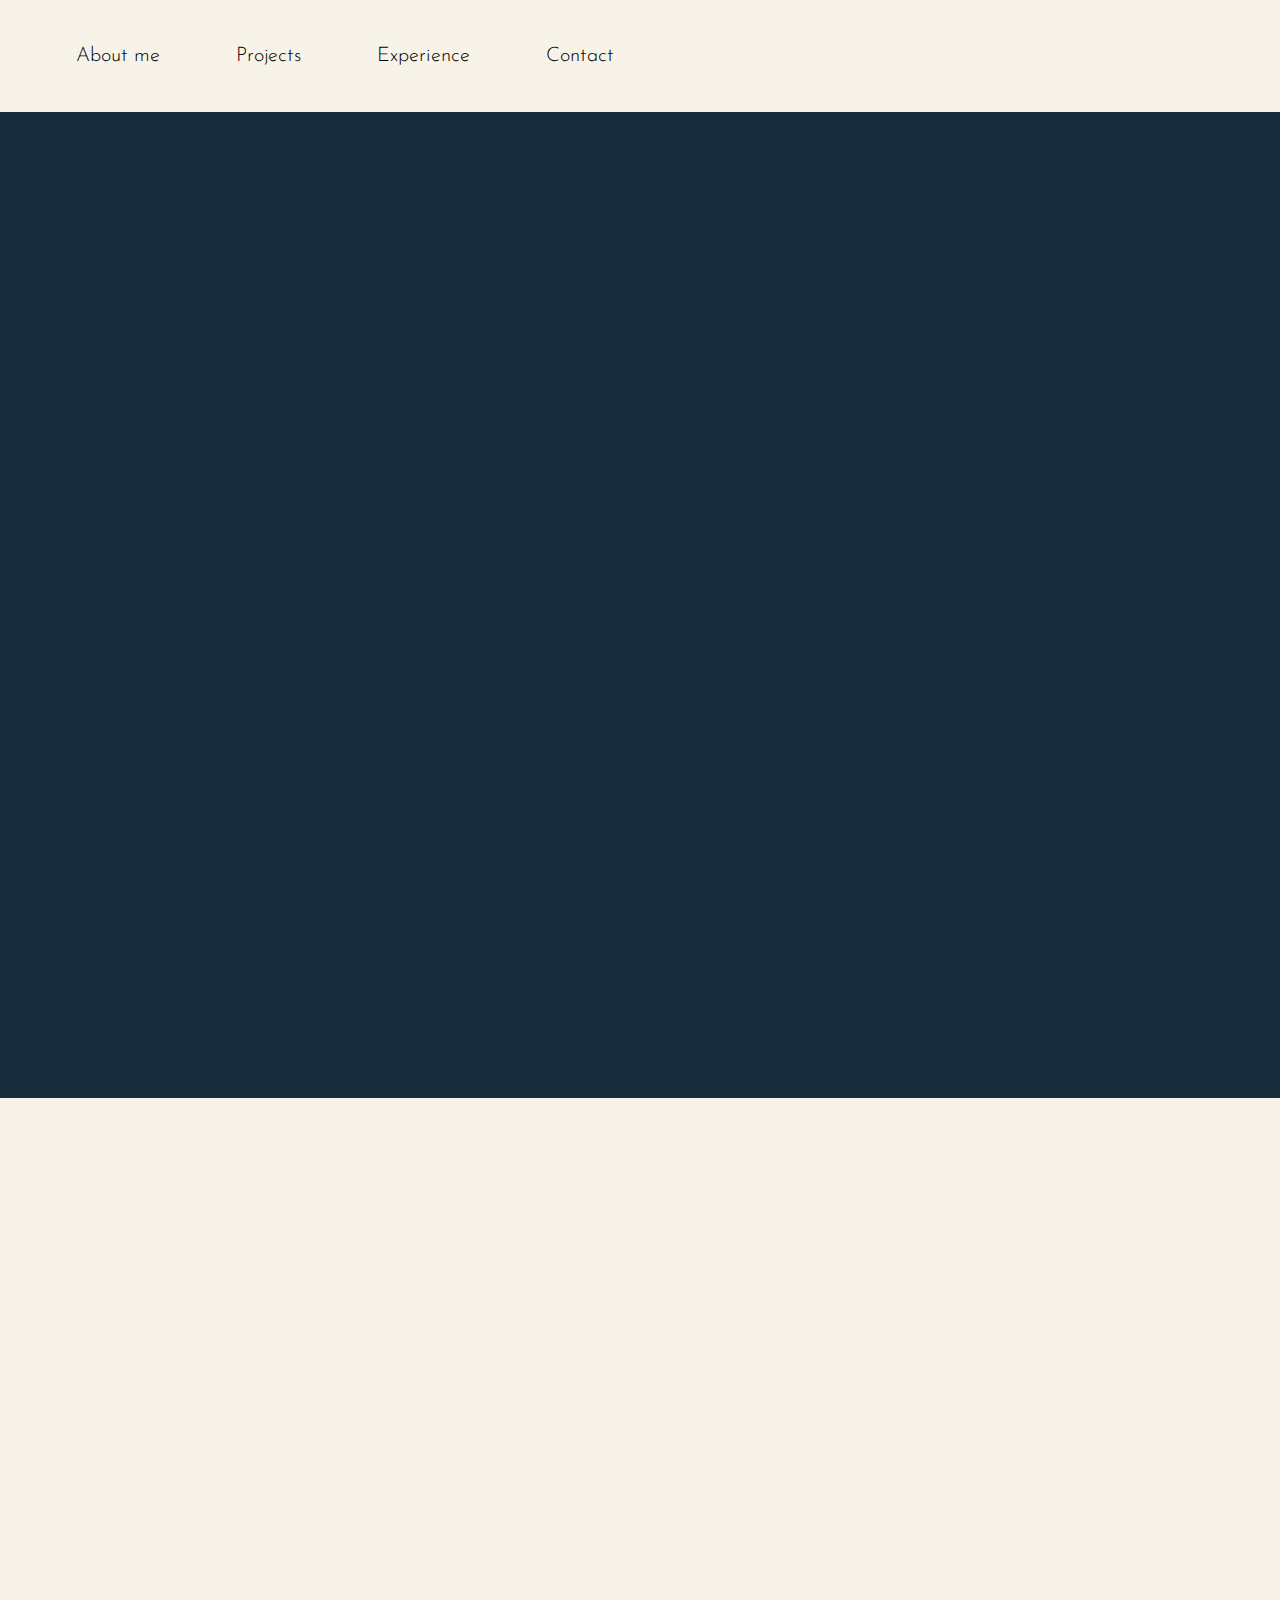
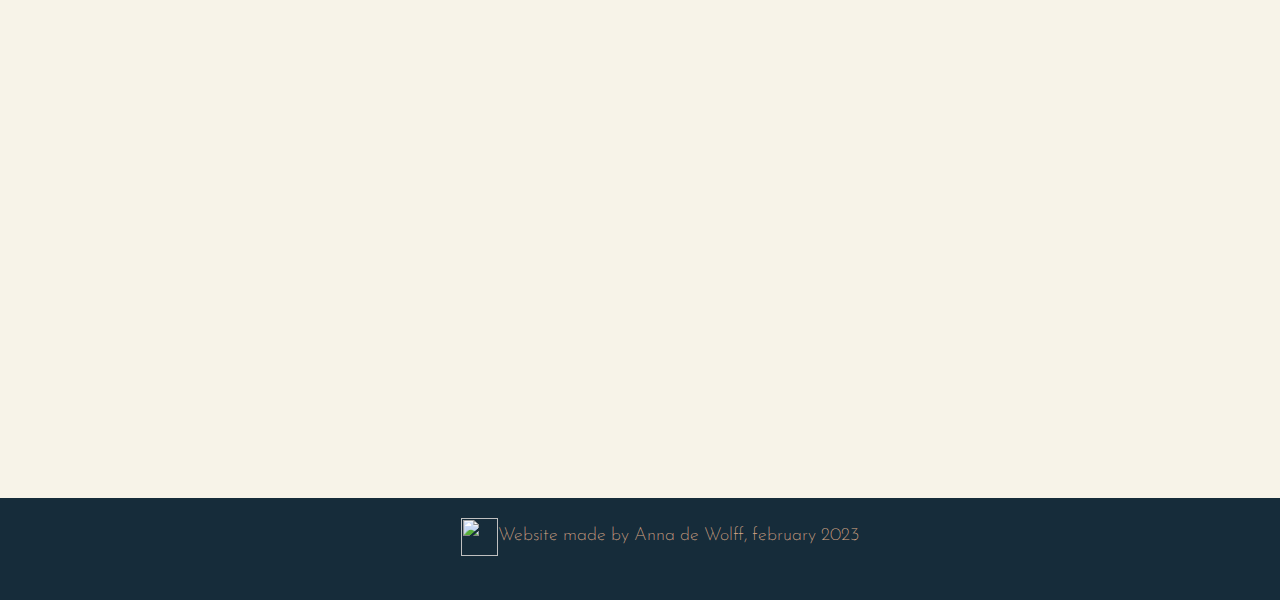
==== index.html @ f66f84cf "1" ====
<!-- /Users/anna/Documents/Website project/index.html -->

<!DOCTYPE html>
<html lang="en">
<head>
    <meta charset="UTF-8">
    <meta name="viewport" content="width=device-width, initial-scale=1.0">
    <title>Portfolio Anna de Wolff</title>
    <link rel="icon" type="image/x-icon" href="resources/images/file.png">

    <!-- google font -->
    <link rel="preconnect" href="https://fonts.googleapis.com">
    <link rel="preconnect" href="https://fonts.gstatic.com" crossorigin>
    <link href="https://fonts.googleapis.com/css2?family=Yeseva+One&display=swap" rel="stylesheet">
    
    <link rel="preconnect" href="https://fonts.googleapis.com">
    <link rel="preconnect" href="https://fonts.gstatic.com" crossorigin>
    <link href="https://fonts.googleapis.com/css2?family=Josefin+Sans:ital,wght@0,100..700;1,100..700&display=swap" rel="stylesheet">


    <link rel="stylesheet" href="./resources/css/index.css">
    <script defer src="app.js"></script>


</head>
<body>
    <!-- navigation bar section -->
    <nav class="navbar">
        <ul>
            <li><a href="">About me</a></li>
            <li><a href="/Users/anna/Documents/Website project/Portfolio.html">Projects</a></li>
            <li><a href="/Users/anna/Documents/Website project/Experience.html">Experience</a></li>
            <li><a href="/Users/anna/Documents/Website project/contact.html">Contact</a></li>
        </ul>
    </nav>


    <!-- banner section -->
    <section class="banner"> 
        <div class="img-container hidden">
            <img id="foto_anna" src="./resources/images/placeholderpic.jpg" alt="Anna's portfolio landingpage">
        </div>
        <div class="banner-2 hidden">
            <h1>This is Anna</h1> 
            <p>Welcome to my personal website where I document my projects and much more.</p>
            <a href="#learnmore">
                <button>Learn more</button>
            </a>
        </div>
    </section>


    <section id="learnmore" class="hometext hidden">
        <h2>About me</h2>
        <p>My name is Anna, I am a HCI Master student (Human-Computer Interaction). With a background in psychology and a great enthusiasm towards technology, I hope to connect the two through human-centered design. 
            As an advocate and enthusiast of science, I firmly believe that most decision-making processes can be significantly improved when grounded in data.
        </p>
        <p>My friends describe me as artistic, structured, hands-on, determined and ambitious. I have more interests and hobbies than the twenty four hours in the day permit me to have;
             I play bass guitar in a band and occasionally spin records at house parties. I love to dance, to read, to cook and to be out in nature. Though I am ambitious and hard-working, a healthy work-life balance is important to me and I value my relationships and personal development highly.
        </p>
        <h2>About this site</h2>
        <p>I'm proud to share that I built this website from scratch, without relying on generative AI or website-building tools. As this was my first personal project using HTML, CSS and simple scripting using JavaScript,
            this project has introduced me to the world of web developemnt and UI design. I hope this is the first of many more to come!
        </p>
    </section>

</body>

<footer class="footer">
    <p>
        <a href="https://www.linkedin.com/in/annadewolff/" target="_blank" class="footer"><img src="./resources/images/linkedin.png" alt=""></a>
      </p>
    <p class="fcolor">Website made by Anna de Wolff, february 2023</p>
</footer>

</html>
---- resources/css/index.css ----
/* colors
background: 162c3a (dark blue)
ephasised headings: d97c50 (dark orange)
headers and text: dba988 (soft orange)*/


html{
    scroll-behavior:smooth;
  }

body {
    width: 100%;
    height: 100vh;
    margin: 0;
    background-color: #f7f3e8;
  }

.experience{
    background-color:#162c3a;
}

  h1, h2, label{
    font-family: "Yeseva One", serif;
    font-weight: 400;
    font-style: normal;
    letter-spacing:-1.4px;
    font-size:36px;
    }

p {
    font-family: "Josefin Sans", sans-serif;
    font-optical-sizing: auto;
    font-weight: 200;
    font-style: normal;

    color: #162c3a; 
    font-size: 18px; 
    line-height: 1.5em;
    letter-spacing: -1.2;

    margin: 0 0 24px; 
    text-align: justify; 
    text-justify: inter-word; 
  }


.navbar{
    position:fixed;
    top:0;
    width:100%;
    background-color:#f7f3e8 ;
    z-index: 1000;
}

.navbar li{
    display:inline-block;
    padding: 30px 20px;
}

.navbar a {
    text-decoration:none;
    color:black;
    padding:14px 16px;
    font-size: 20px;

    font-family: "Josefin Sans", sans-serif;
    font-optical-sizing: auto;
    font-weight: 300;
    font-style: normal;
}

.navbar a:hover{
        color:#d97c50;
    }
    

/* whole fkn banner */
.banner{ 
    display: flex;
    gap: 50px 70px;
    background-color:#162c3a;
    color: #dba988 ;
    padding: 70px 70px 70px 70px;
    margin: 90px auto 0 auto;
}

.banner-2{
    flex-direction:column;
    padding: 100px 50px 100px 100px;
}

.banner-2 p {
    font-size:20px;
    width:500px;
    color:#dba988;
}

.banner-2 h1{
    font-size:150px;
    width:600px;
}

.img-container {
    max-width:100%;
    width:600px;
    height:auto;
    margin: auto; 
    padding: 10px; 
    text-align: center;
  }

.img-container img {
    max-width: 100%;
    height:auto;
    display:block;
}

.banner-2 button{
    background-color:#162c3a;
    color:#dba988;
    border-radius: 12px;
    border: solid 1px #dba988;
    cursor: pointer;
    padding: 10px 15px;
}

.banner-2 button:hover{
    background-color:#dba988;
    color:#162c3a;
    border-radius: 12px;
    border: solid 1px #162c3a;
}


/* stuk onder banner */
.hometext{
    display:flex;
    flex-direction:column;
    align-items:flex-start;
    width:1000px;
    height:1000px;
    padding:auto;

    margin:auto;
}


.footer{
    display:flex;
    flex-direction:row;
    justify-content:center;
    align-items:center;
    background-color:#162c3a;
    padding:10px;
                width:100%;

}

.footer img{
    height:1cm;
    width:1cm;
}

.fcolor{
    color:#dba988;
    font-family: "Josefin Sans", sans-serif;
    font-optical-sizing: auto;
    font-weight: 200;
    font-style: normal;
}

/* Experience page */

.banner-3{
    padding: 2%;
    margin:auto;
    color:#162c3a;
}


.exptext{
    display:flex;
    flex-direction:column;
    width:50%;
    max-width:1200px;
    margin: 10px auto;
    border-radius: 12px;
    padding: 50px 15px;
    position:relative;
}

.exptext h1{
    font-size:28px;
}

.exptext::before {
    content: '';
    position: absolute;
    top: 0;
    left: -5px; 
    height: 100%;
    width: 1px; 
    background-color: #f7f3e8;  /* keep this white */
    border-radius: 12px 0 0 12px; 
}

.ex {
    color: #dba988;
    font-size:18px;
}

.references {
    display:flex;
    flex-direction:row;
    justify-content:center;
    align-items:flex-start;
    min-width:60%;
    gap: 40px;

    background-color:#162c3a;
}

.references div{
    max-width:600px;
}

.reftitle{
    display:flex;
    flex-direction:column;
    justify-content:center;
    align-items:center;
    width:100%;
    font-size:44px;
    color:#d97c50;
}

.ref {
    display:flex;
    flex-direction:column;
    width: 70%;
    max-width:auto;
    color:#d97c50;
}

.reftext{
    font-style: italic;
    color:#dba988;
}

/* accordion */
.accordion{
    margin: 60px auto;
    width: 100%;
    background-color:#162c3a;
    padding:0;
}

.accordion li{
    list-style: none;
    width:100%;
    margin:auto;
    padding:10px;
}


.accordion li label{
    display:flex;
    justify-content:center;
    align-items:center;
    margin:auto;
    font-size: 44px;

    cursor:pointer;
    color:#f7f3e8;
}

.accordion li label:hover{
    color:#d97c50;
}

label::before{
    margin-right: 10px;
    font-size: 30px;
    font-weight: 600;
}

input[type="checkbox"]{
    display: none;
}

.accordion .content{
    position:relative;
    padding:0 10px;
    line-height:26px;
    max-height:0;
    overflow:hidden;
    transition: max-height 0.5s, padding 0.5s ;
    color:#d97c50;
}

.accordion input[type="checkbox"]:checked + label + .content{
    max-height: 1700px;
    padding: 10px 10px 20px;
}

/* eind accordion */
.deets{
    text-shadow:5px 5px 2px #162c3a;
    color:#dba988;
    text-align:center;
}

/* animation */
.hidden{
    opacity:0;
    transition: all 0.7s;
}

.show{
    opacity: 1;
    transform: translateX(0);
}
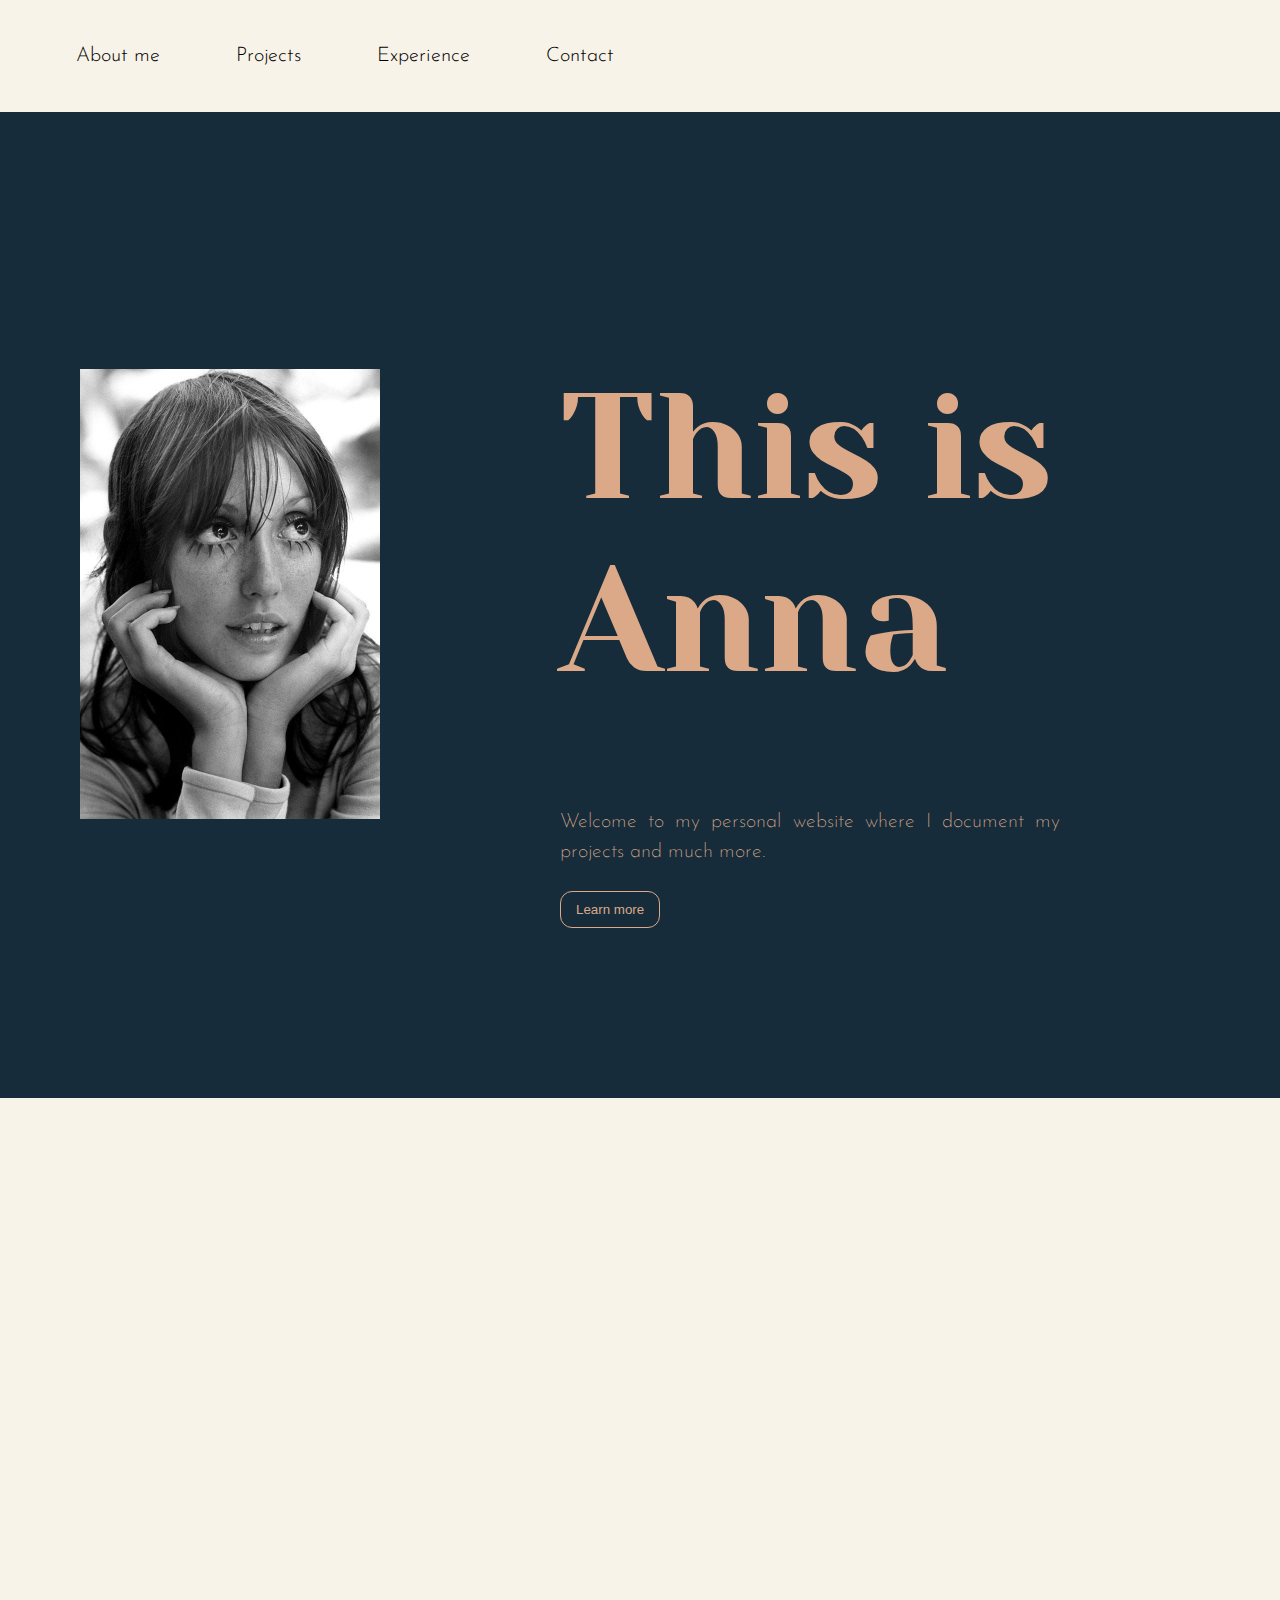
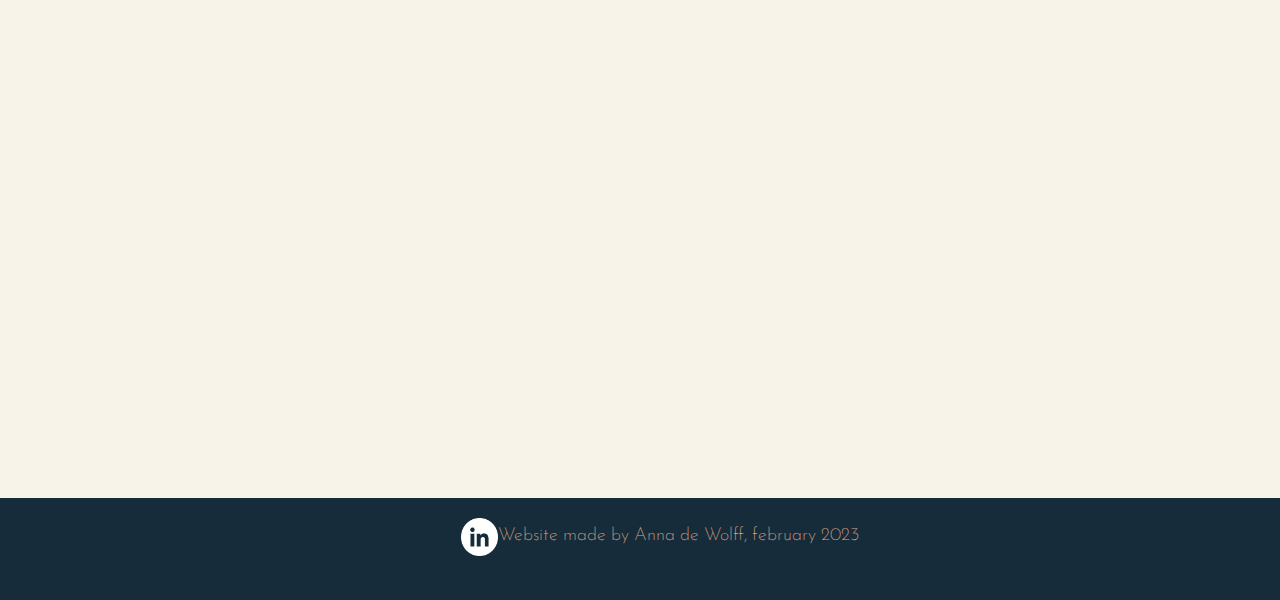
==== commit 3e58b40d: "link fix" ====
--- a/index.html
+++ b/index.html
@@ -27,10 +27,10 @@
     <!-- navigation bar section -->
     <nav class="navbar">
         <ul>
-            <li><a href="">About me</a></li>
-            <li><a href="/Users/anna/Documents/Website project/Portfolio.html">Projects</a></li>
-            <li><a href="/Users/anna/Documents/Website project/Experience.html">Experience</a></li>
-            <li><a href="/Users/anna/Documents/Website project/contact.html">Contact</a></li>
+            <li><a href="contact.html">About me</a></li>
+            <li><a href="Portfolio.html">Projects</a></li>
+            <li><a href="Experience.html">Experience</a></li>
+            <li><a href="contact.html">Contact</a></li>
         </ul>
     </nav>
 
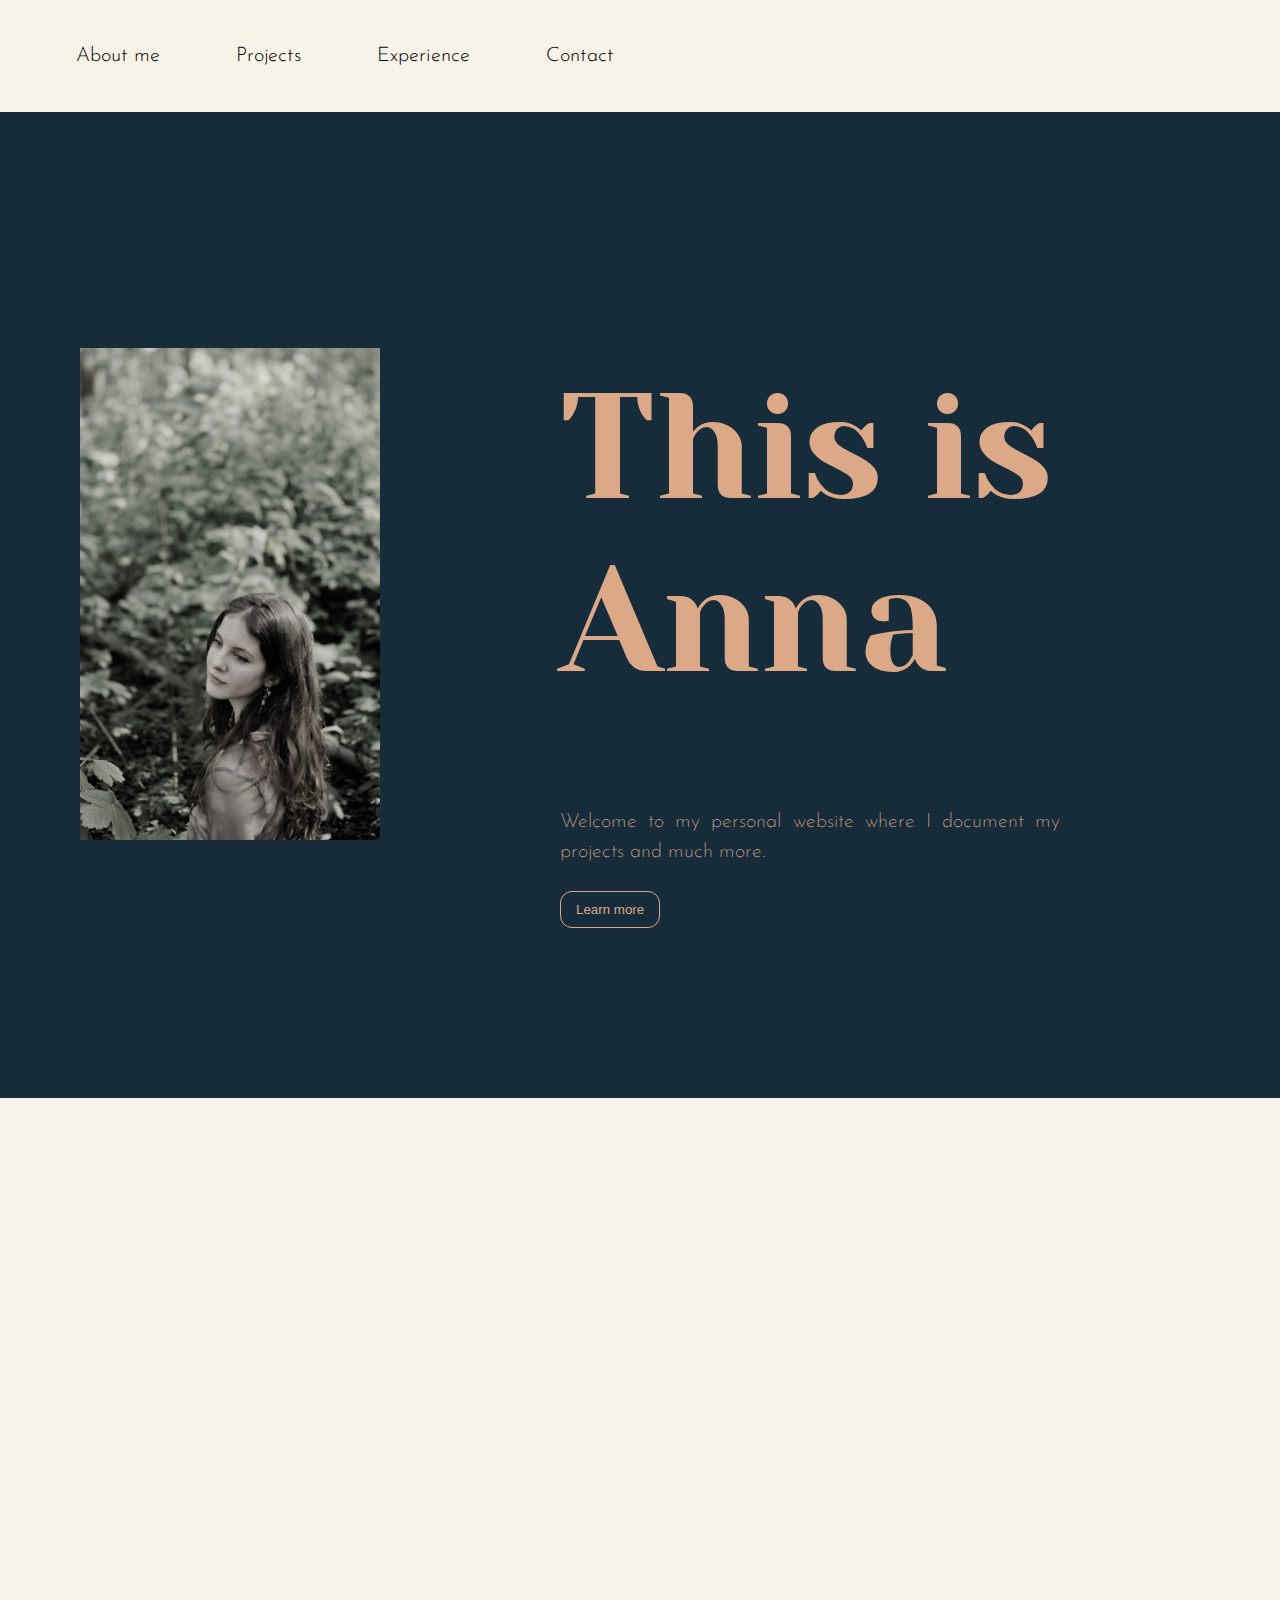
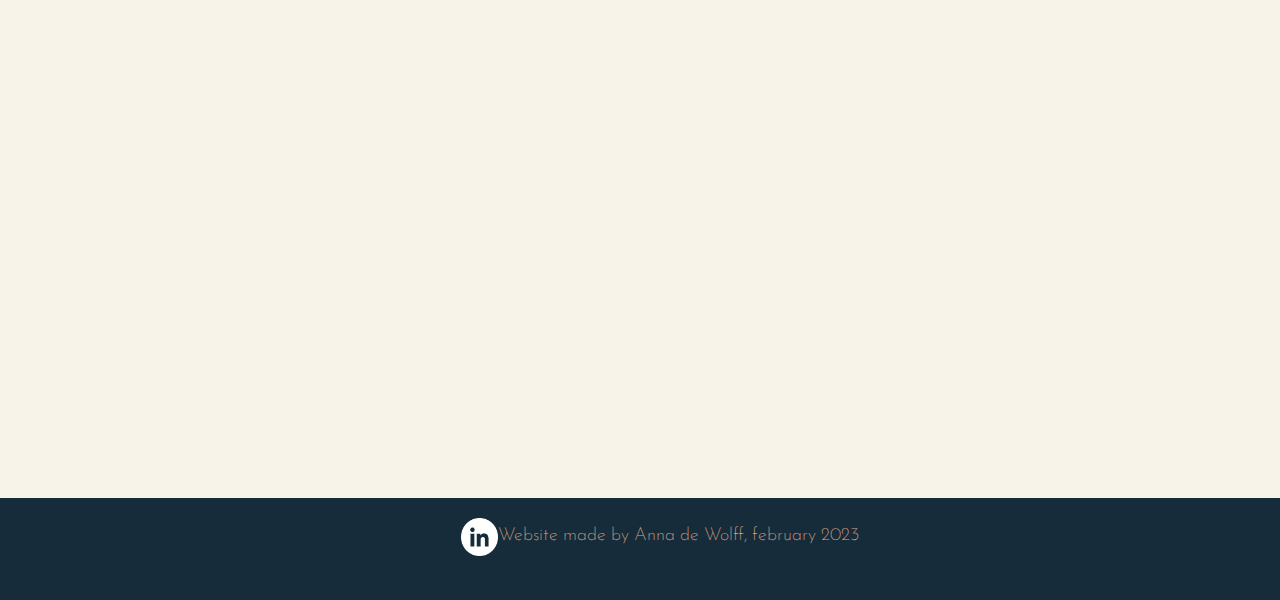
==== commit 24ca3df6: "pic change" ====
--- a/index.html
+++ b/index.html
@@ -38,7 +38,7 @@
     <!-- banner section -->
     <section class="banner"> 
         <div class="img-container hidden">
-            <img id="foto_anna" src="./resources/images/placeholderpic.jpg" alt="Anna's portfolio landingpage">
+            <img id="foto_anna" src="./resources/images/IMG_0138.jpg" alt="Anna de Wolff">
         </div>
         <div class="banner-2 hidden">
             <h1>This is Anna</h1> 
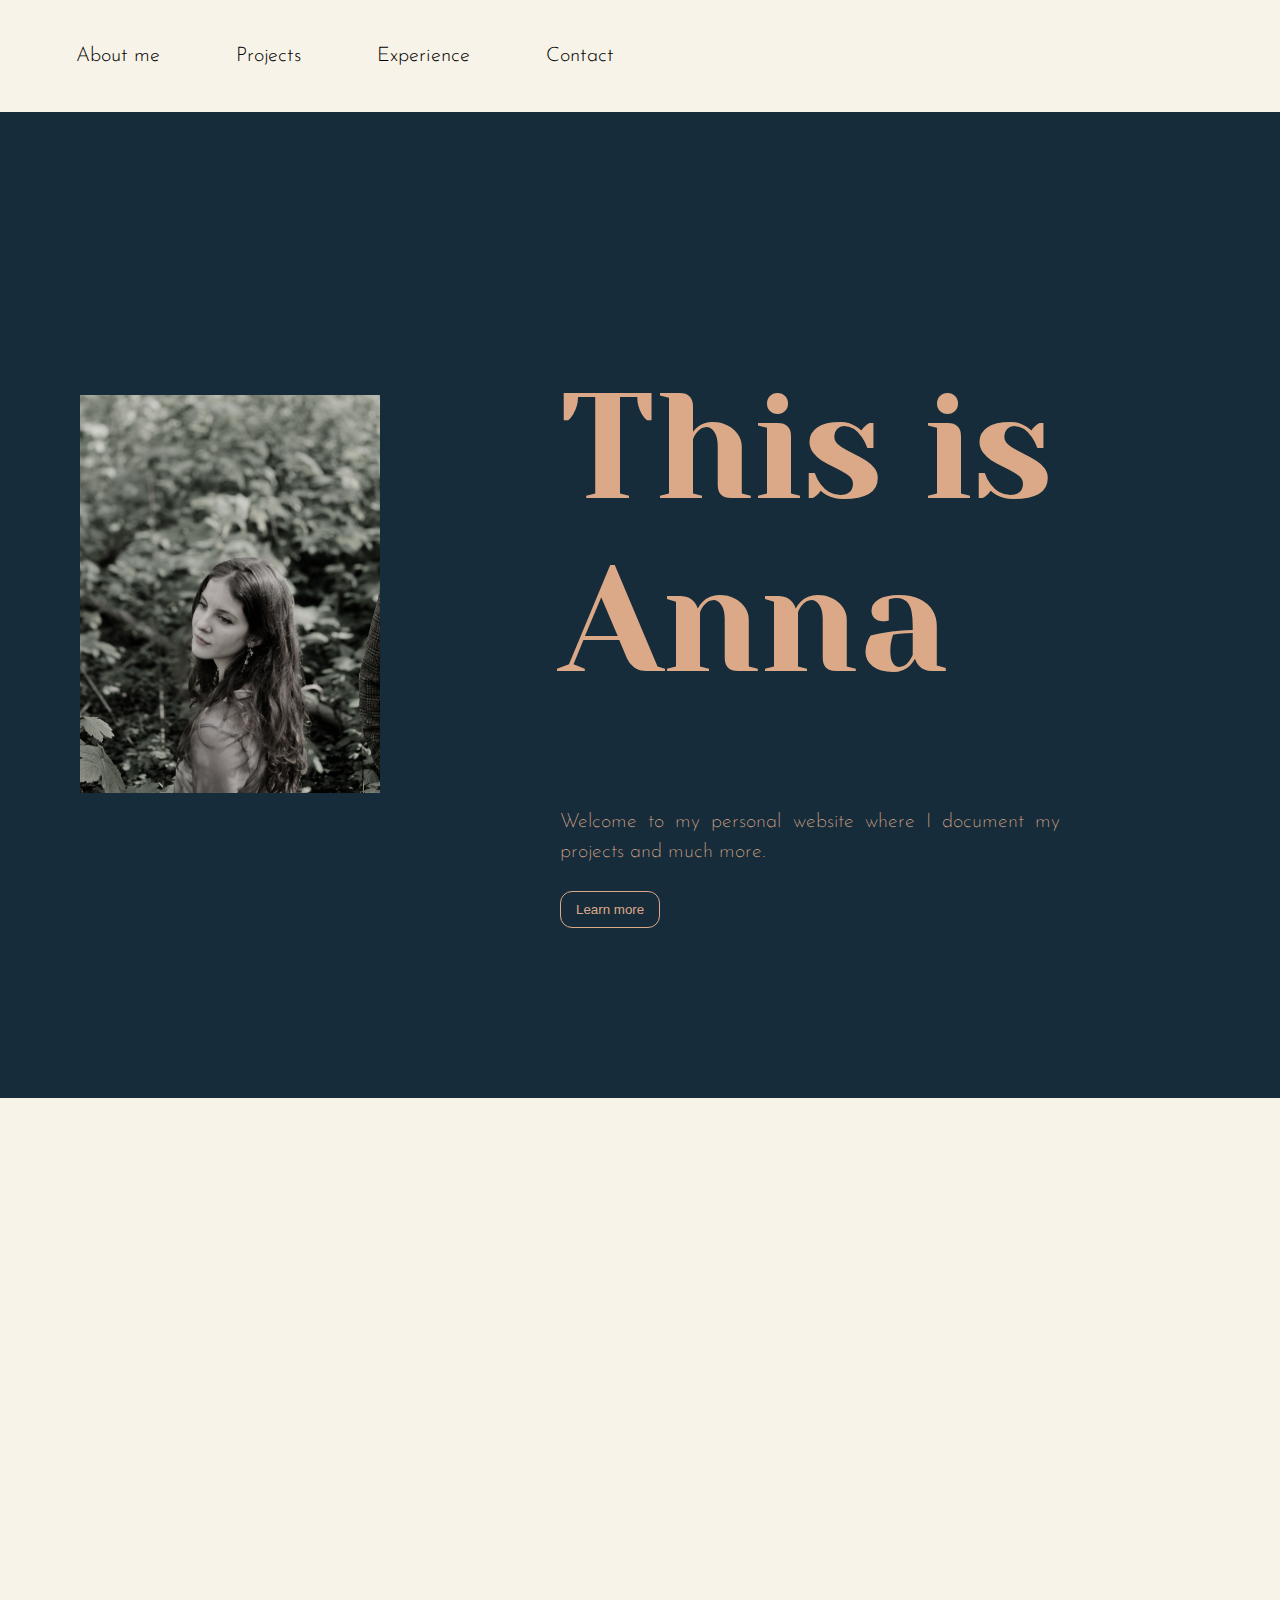
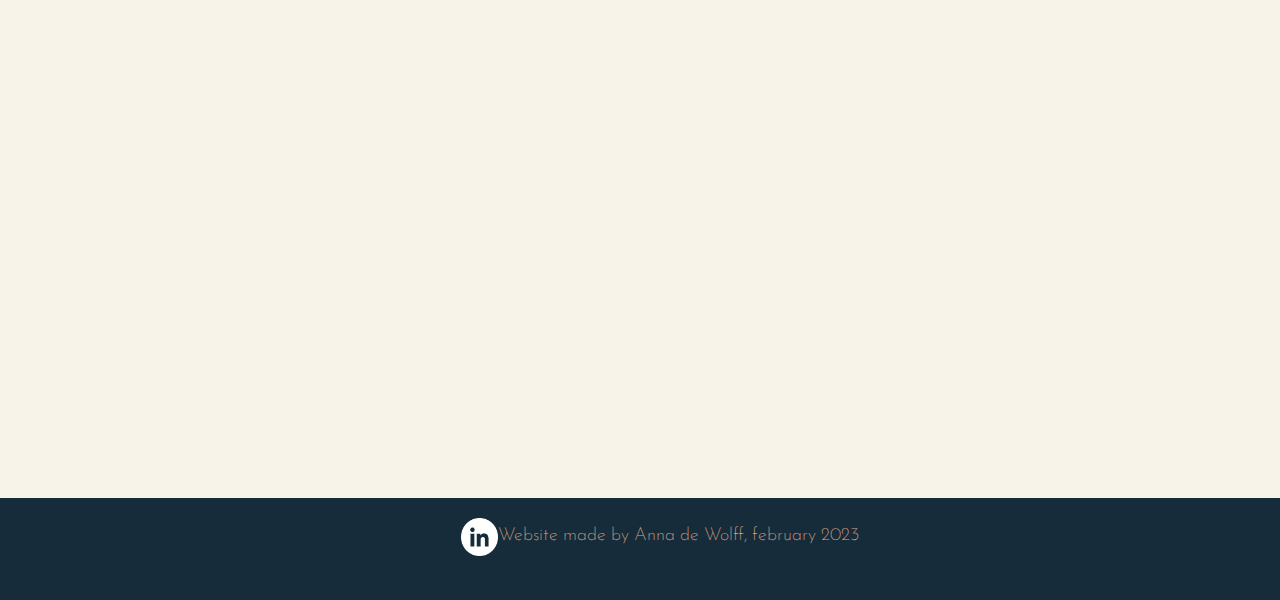
==== commit 9015a358: "bugs5" ====
--- a/index.html
+++ b/index.html
@@ -27,7 +27,7 @@
     <!-- navigation bar section -->
     <nav class="navbar">
         <ul>
-            <li><a href="contact.html">About me</a></li>
+            <li><a href="">About me</a></li>
             <li><a href="Portfolio.html">Projects</a></li>
             <li><a href="Experience.html">Experience</a></li>
             <li><a href="contact.html">Contact</a></li>
@@ -38,7 +38,7 @@
     <!-- banner section -->
     <section class="banner"> 
         <div class="img-container hidden">
-            <img id="foto_anna" src="./resources/images/IMG_0138.jpg" alt="Anna de Wolff">
+            <img id="foto_anna" src="./resources/images/IMG_0138 2-min.jpg" alt="Anna de Wolff">
         </div>
         <div class="banner-2 hidden">
             <h1>This is Anna</h1> 
@@ -59,7 +59,7 @@
              I play bass guitar in a band and occasionally spin records at house parties. I love to dance, to read, to cook and to be out in nature. Though I am ambitious and hard-working, a healthy work-life balance is important to me and I value my relationships and personal development highly.
         </p>
         <h2>About this site</h2>
-        <p>I'm proud to share that I built this website from scratch, without relying on generative AI or website-building tools. As this was my first personal project using HTML, CSS and simple scripting using JavaScript,
+        <p>I'm proud to share that I built this website from scratch, without relying on generative AI or website-building tools. This site is hosted using GitHub pages. Visit my github <a href="https://github.com/Vegaknak">here</a>. As this was my first personal project using HTML, CSS and simple scripting using JavaScript,
             this project has introduced me to the world of web developemnt and UI design. I hope this is the first of many more to come!
         </p>
     </section>
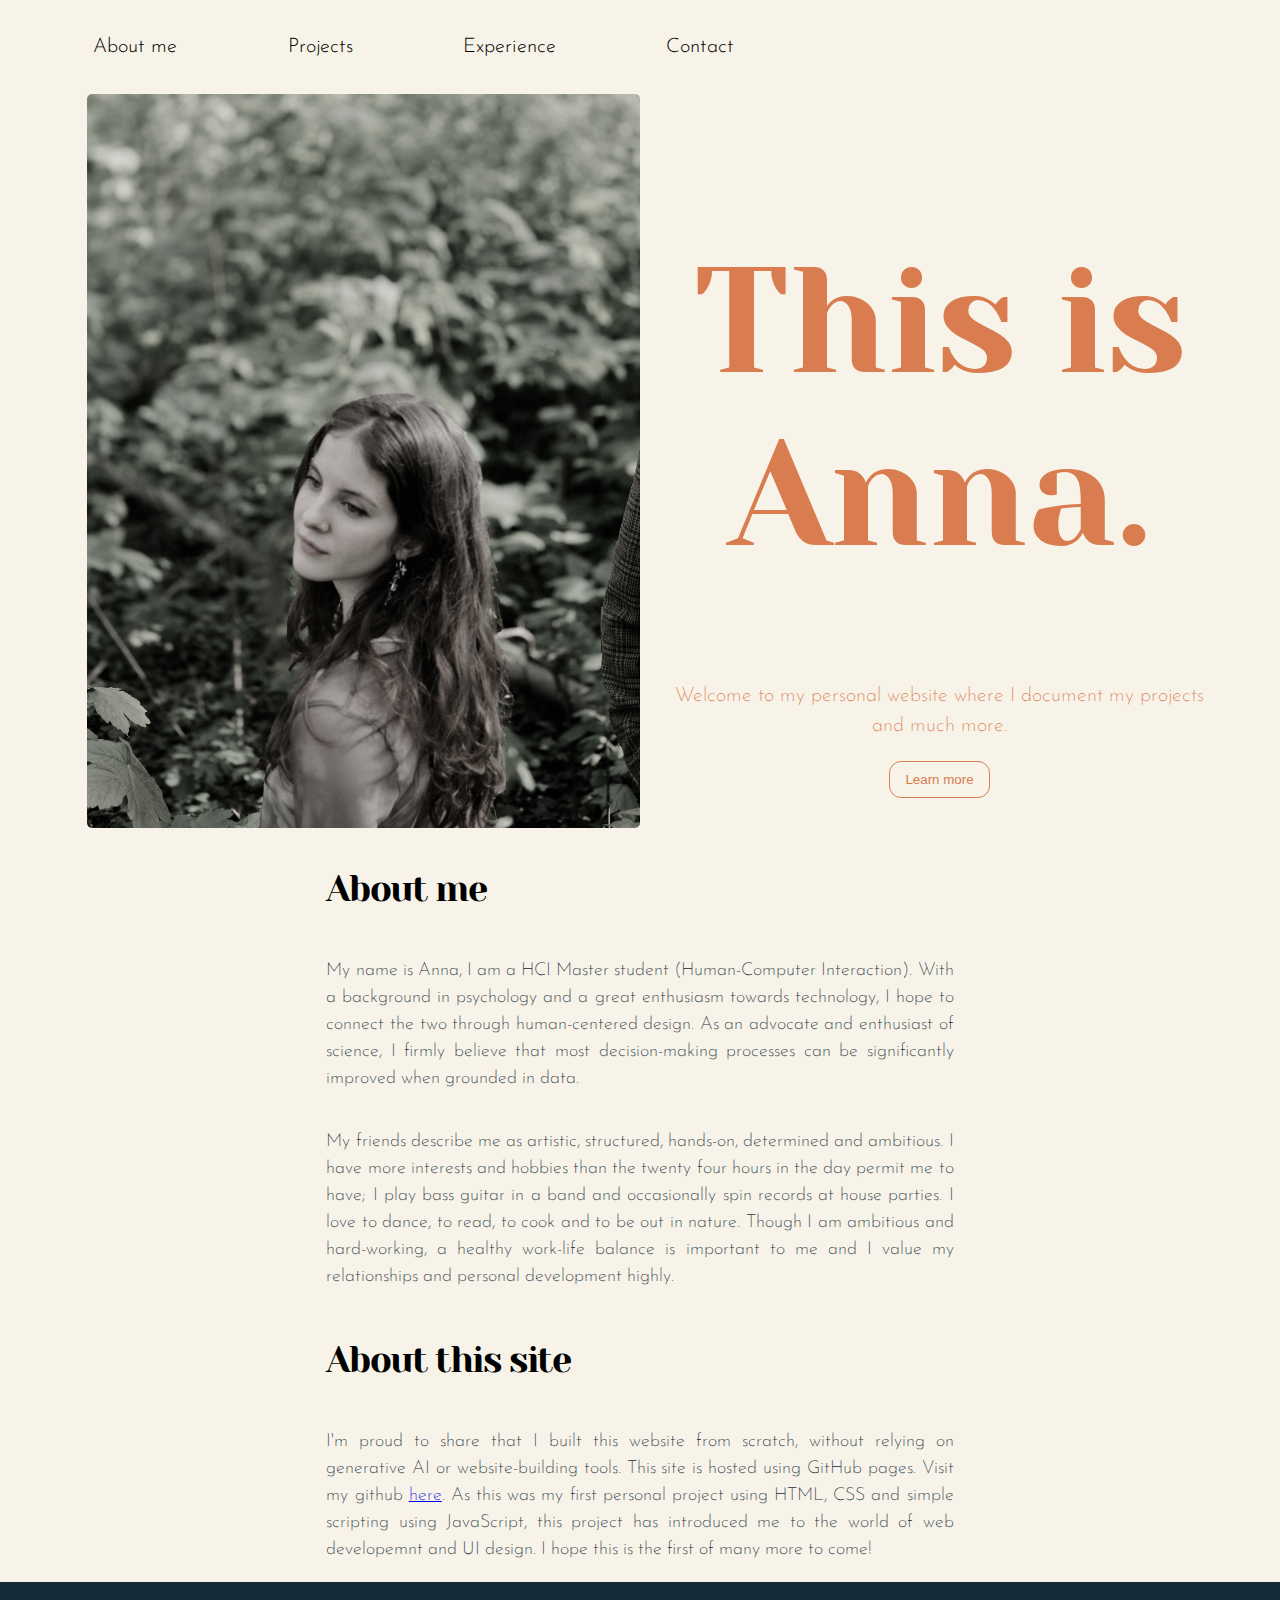
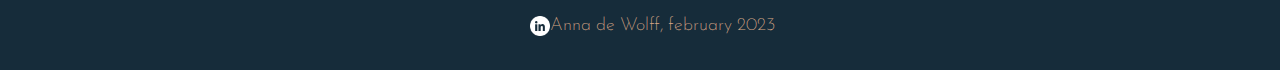
==== commit 3cc715a2: "big update" ====
--- a/index.html
+++ b/index.html
@@ -26,12 +26,13 @@
 <body>
     <!-- navigation bar section -->
     <nav class="navbar">
-        <ul>
-            <li><a href="">About me</a></li>
-            <li><a href="Portfolio.html">Projects</a></li>
-            <li><a href="Experience.html">Experience</a></li>
-            <li><a href="contact.html">Contact</a></li>
-        </ul>
+        <button class="menu-toggle">Navigation</button>
+            <ul>
+                <li><a href="">About me</a></li>
+                <li><a href="Portfolio.html">Projects</a></li>
+                <li><a href="Experience.html">Experience</a></li>
+                <li><a href="contact.html">Contact</a></li>
+            </ul>
     </nav>
 
 
@@ -40,8 +41,8 @@
         <div class="img-container hidden">
             <img id="foto_anna" src="./resources/images/IMG_0138 2-min.jpg" alt="Anna de Wolff">
         </div>
-        <div class="banner-2 hidden">
-            <h1>This is Anna</h1> 
+        <div class="title hidden">
+            <h1>This is Anna.</h1> 
             <p>Welcome to my personal website where I document my projects and much more.</p>
             <a href="#learnmore">
                 <button>Learn more</button>
@@ -50,18 +51,20 @@
     </section>
 
 
-    <section id="learnmore" class="hometext hidden">
-        <h2>About me</h2>
-        <p>My name is Anna, I am a HCI Master student (Human-Computer Interaction). With a background in psychology and a great enthusiasm towards technology, I hope to connect the two through human-centered design. 
-            As an advocate and enthusiast of science, I firmly believe that most decision-making processes can be significantly improved when grounded in data.
-        </p>
-        <p>My friends describe me as artistic, structured, hands-on, determined and ambitious. I have more interests and hobbies than the twenty four hours in the day permit me to have;
-             I play bass guitar in a band and occasionally spin records at house parties. I love to dance, to read, to cook and to be out in nature. Though I am ambitious and hard-working, a healthy work-life balance is important to me and I value my relationships and personal development highly.
-        </p>
-        <h2>About this site</h2>
-        <p>I'm proud to share that I built this website from scratch, without relying on generative AI or website-building tools. This site is hosted using GitHub pages. Visit my github <a href="https://github.com/Vegaknak">here</a>. As this was my first personal project using HTML, CSS and simple scripting using JavaScript,
-            this project has introduced me to the world of web developemnt and UI design. I hope this is the first of many more to come!
-        </p>
+    <section id="learnmore" class="parent-container hidden">
+        <div class="hometext hidden">
+            <h2>About me</h2>
+            <p>My name is Anna, I am a HCI Master student (Human-Computer Interaction). With a background in psychology and a great enthusiasm towards technology, I hope to connect the two through human-centered design. 
+                As an advocate and enthusiast of science, I firmly believe that most decision-making processes can be significantly improved when grounded in data.
+            </p>
+            <p>My friends describe me as artistic, structured, hands-on, determined and ambitious. I have more interests and hobbies than the twenty four hours in the day permit me to have;
+                I play bass guitar in a band and occasionally spin records at house parties. I love to dance, to read, to cook and to be out in nature. Though I am ambitious and hard-working, a healthy work-life balance is important to me and I value my relationships and personal development highly.
+            </p>
+            <h2>About this site</h2>
+            <p>I'm proud to share that I built this website from scratch, without relying on generative AI or website-building tools. This site is hosted using GitHub pages. Visit my github <a href="https://github.com/Vegaknak">here</a>. As this was my first personal project using HTML, CSS and simple scripting using JavaScript,
+                this project has introduced me to the world of web developemnt and UI design. I hope this is the first of many more to come!
+            </p>
+        </div>
     </section>
 
 </body>
@@ -69,8 +72,8 @@
 <footer class="footer">
     <p>
         <a href="https://www.linkedin.com/in/annadewolff/" target="_blank" class="footer"><img src="./resources/images/linkedin.png" alt=""></a>
-      </p>
-    <p class="fcolor">Website made by Anna de Wolff, february 2023</p>
+    </p>
+    <p class="fcolor">Anna de Wolff, february 2023</p>
 </footer>
 
 </html>
--- a/resources/css/index.css
+++ b/resources/css/index.css
@@ -19,14 +19,19 @@
     background-color:#162c3a;
 }
 
-  h1, h2, label{
-    font-family: "Yeseva One", serif;
-    font-weight: 400;
-    font-style: normal;
-    letter-spacing:-1.4px;
-    font-size:36px;
-    }
-
+h1, h2, label{
+font-family: "Yeseva One", serif;
+font-weight: 400;
+font-style: normal;
+letter-spacing:-1.4px;
+font-size:36px;
+}
+
+h1 {
+    font-size:150px
+}
+
+    
 p {
     font-family: "Josefin Sans", sans-serif;
     font-optical-sizing: auto;
@@ -38,14 +43,14 @@
     line-height: 1.5em;
     letter-spacing: -1.2;
 
-    margin: 0 0 24px; 
+    /* margin: 0 0 24px;  */
     text-align: justify; 
     text-justify: inter-word; 
   }
 
 
 .navbar{
-    position:fixed;
+    position:relative;
     top:0;
     width:100%;
     background-color:#f7f3e8 ;
@@ -54,10 +59,14 @@
 
 .navbar li{
     display:inline-block;
-    padding: 30px 20px;
-}
-
-.navbar a {
+    padding: 3%;
+}
+
+.navbar ul {
+    margin:0;
+}
+
+.navbar a, .menu-toggle  {
     text-decoration:none;
     color:black;
     padding:14px 16px;
@@ -69,43 +78,129 @@
     font-style: normal;
 }
 
+
 .navbar a:hover{
         color:#d97c50;
     }
+
+.menu-toggle:hover{
+    color:#162c3a;
+}
+
+    
+/* Button to toggle the menu */
+.menu-toggle {
+    display: none; 
+    background-color:#f7f3e8;
+    color:#D97C50;
+    border-radius: 12px;
+    border: none;
+    cursor: pointer;
+    padding: 10px 15px;
+    text-align:center;
+}
+
+/* Media query for navigation bar */
+@media (max-width: 600px) {
+    .navbar {
+        /* Stacks elements vertically */
+        display: flex;
+        flex-direction: column;
+        align-items: flex-start; 
+    }
+
+    .menu-toggle {
+        display: block; 
+        margin: 14px 10px; 
+    }
+
+    .navbar ul {
+        display: none;
+        flex-direction: column; 
+        width: 100%;
+    }
+
+    .navbar li {
+        width: 100%; 
+        text-align: left; 
+        display: block; 
+    }
+
+    /* When the 'show' class is added to the navbar, show menu */
+    .navbar.show ul {
+        display: flex; 
+    }
+}
     
 
 /* whole fkn banner */
 .banner{ 
     display: flex;
-    gap: 50px 70px;
-    background-color:#162c3a;
-    color: #dba988 ;
-    padding: 70px 70px 70px 70px;
-    margin: 90px auto 0 auto;
-}
-
-.banner-2{
-    flex-direction:column;
-    padding: 100px 50px 100px 100px;
-}
-
-.banner-2 p {
+    justify-content:space-between;
+    align-items:center;
+    background-color:#f7f3e8;
+    color: #D97C50 ;
+    padding:0 5%;
+}
+
+.title{
+    flex-direction:column;
+    text-align:center;
+}
+
+.title, .img-container  {
+    width: 48%; /* Each banner takes up about half the container width */
+    /* Additional styles for your banners */
+}
+ 
+.title p {
     font-size:20px;
-    width:500px;
-    color:#dba988;
-}
-
-.banner-2 h1{
-    font-size:150px;
-    width:600px;
+    /* width:45%; */
+    color:#D97C50;
+    text-align:center;
+}
+
+.title h1{
+    /* width:600px; */
+    text-align:center;
+    flex-wrap:wrap;
+}
+
+@media (max-width: 600px) {
+    .title h1 {
+        font-size: 2em;  /* Adjust this value to fit the text to the screen */
+        width: 100%;     /* Ensures the width adapts to the screen size */
+        text-align: center;
+        padding: 0 10px; /* Optional: Add some padding for better spacing */
+    }
+
+    .hometext {
+        /* font-size: 2em;  Adjust this value to fit the text to the screen */
+        width: 80% !important;;     /* Ensures the width adapts to the screen size */
+        padding: 0 10px;
+    }
+}
+
+/* Media query for content */
+@media (max-width: 600px) {
+    .banner {
+        flex-direction: column; /* Stack items vertically */
+        align-items: center;    /* Center items horizontally */
+    }
+
+    .img-container,
+    .title {
+        width: 100%;           /* Each banner takes full width */
+        margin-bottom: 20px;   /* Optional: Add space between banners */
+    }
 }
 
 .img-container {
-    max-width:100%;
-    width:600px;
+    /* max-width:100%; */
+    /* width:600px; */
     height:auto;
     margin: auto; 
-    padding: 10px; 
+    padding: 0 0 10px 0; 
     text-align: center;
   }
 
@@ -113,34 +208,41 @@
     max-width: 100%;
     height:auto;
     display:block;
-}
-
-.banner-2 button{
-    background-color:#162c3a;
-    color:#dba988;
+    border-radius:5px;
+}
+
+.title button{
+    background-color:#f7f3e8;
+    color:#D97C50;
     border-radius: 12px;
-    border: solid 1px #dba988;
+    border: solid 1px #D97C50;
     cursor: pointer;
     padding: 10px 15px;
-}
-
-.banner-2 button:hover{
+    text-align:center;
+}
+
+.title button:hover{
     background-color:#dba988;
-    color:#162c3a;
+    color:#f7f3e8;
     border-radius: 12px;
-    border: solid 1px #162c3a;
-}
-
-
-/* stuk onder banner */
+    border: solid 1px #f7f3e8;
+}
+
+
+/* tekst onder banner */
+.parent-container{
+    display:flex;
+    flex-direction:column;
+    width:100%;
+    align-items: center;
+}
+
 .hometext{
     display:flex;
     flex-direction:column;
     align-items:flex-start;
-    width:1000px;
-    height:1000px;
+    width:49%;
     padding:auto;
-
     margin:auto;
 }
 
@@ -151,14 +253,13 @@
     justify-content:center;
     align-items:center;
     background-color:#162c3a;
-    padding:10px;
-                width:100%;
-
+    padding:1%;
+    width:100%;
 }
 
 .footer img{
-    height:1cm;
-    width:1cm;
+    height: 20px;
+    width:20px;
 }
 
 .fcolor{
@@ -169,7 +270,7 @@
     font-style: normal;
 }
 
-/* Experience page */
+/* Experience page (nog eigen css file voor maken)*/
 
 .banner-3{
     padding: 2%;
@@ -321,4 +422,3 @@
     transform: translateX(0);
 }
 
-
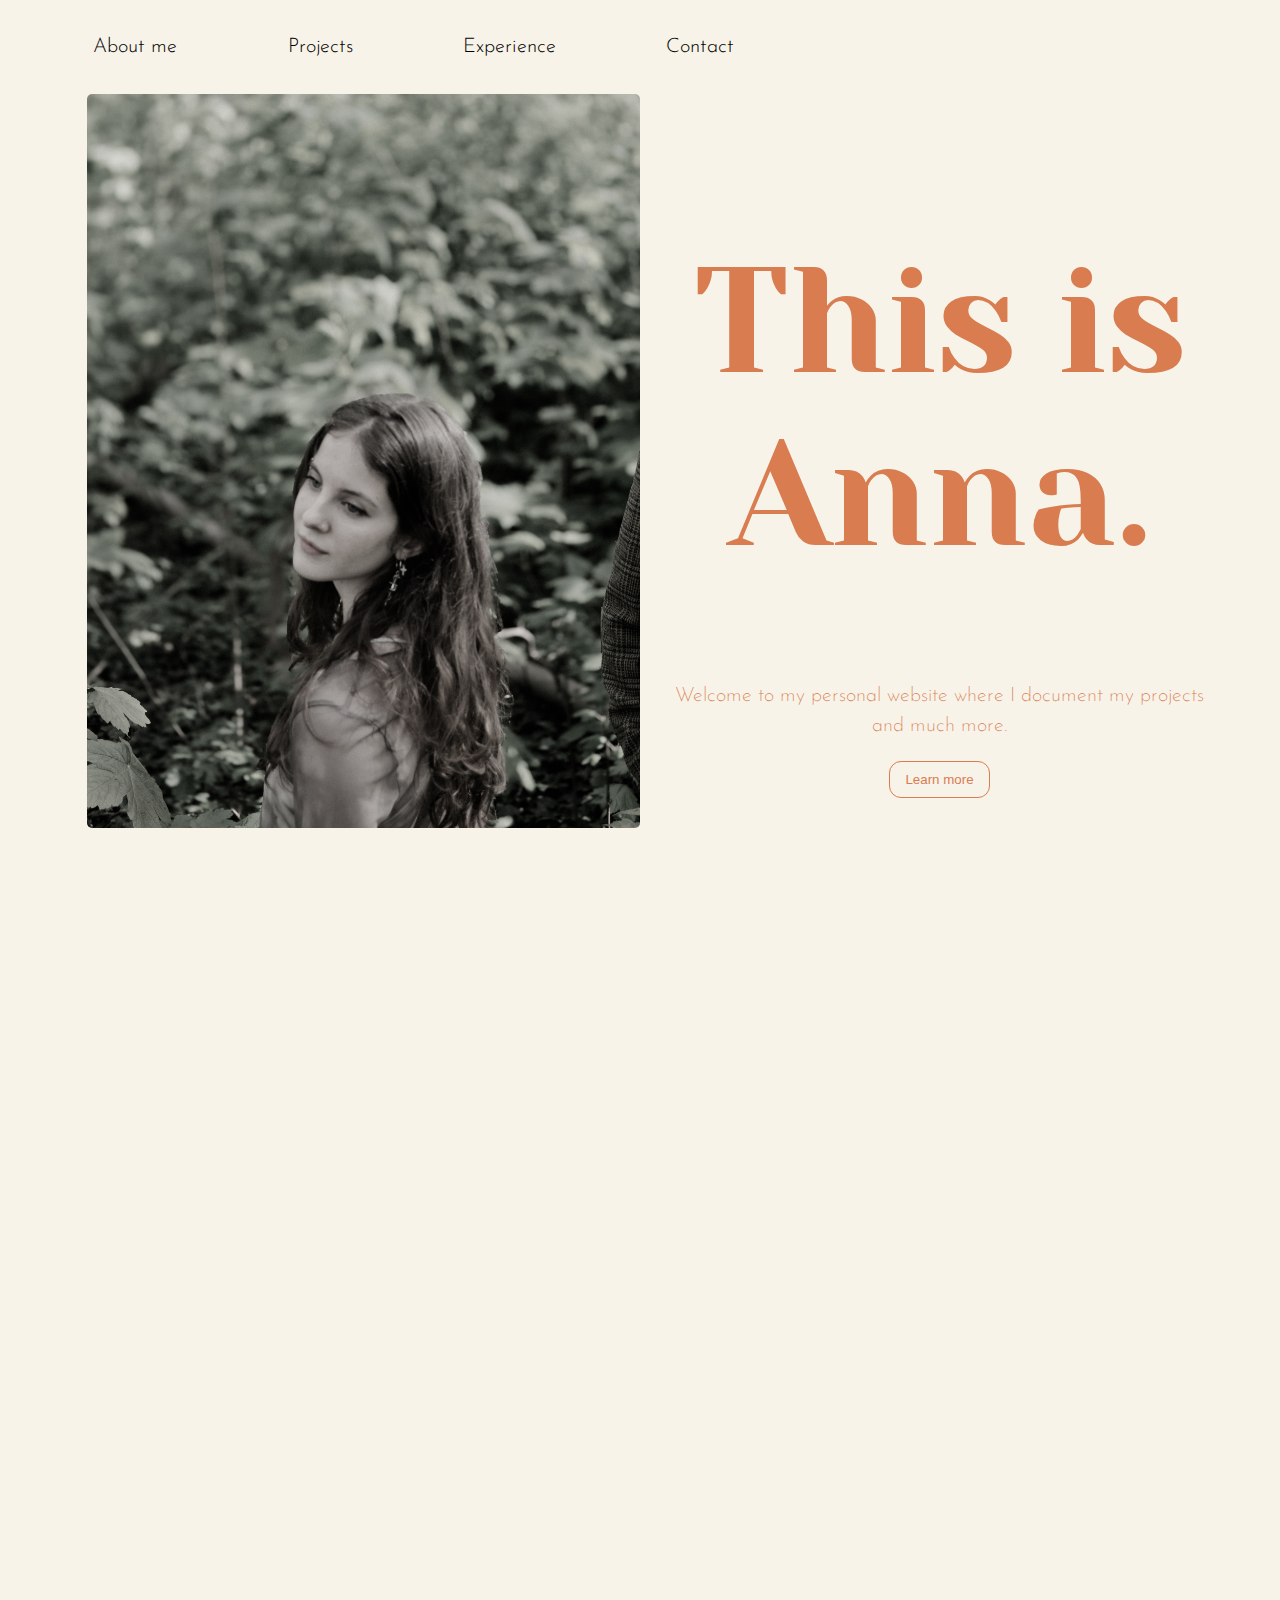
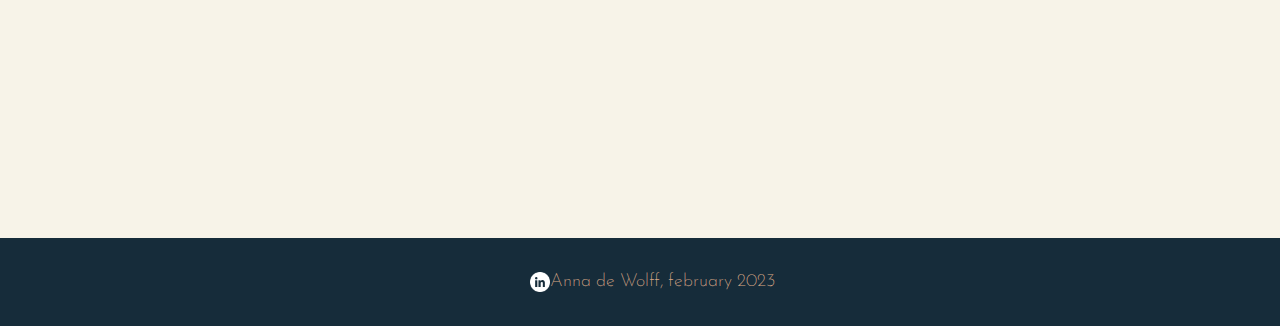
==== commit 8024ca02: "Stylistic changes" ====
--- a/index.html
+++ b/index.html
@@ -55,7 +55,7 @@
         <div class="hometext hidden">
             <h2>About me</h2>
             <p>My name is Anna, I am a HCI Master student (Human-Computer Interaction). With a background in psychology and a great enthusiasm towards technology, I hope to connect the two through human-centered design. 
-                As an advocate and enthusiast of science, I firmly believe that most decision-making processes can be significantly improved when grounded in data.
+                As an advocate and enthusiast of science, I firmly believe that most decision-making processes can be significantly improved when grounded in data. See how I do this in <a href="Portfolio.html">my projects</a>!
             </p>
             <p>My friends describe me as artistic, structured, hands-on, determined and ambitious. I have more interests and hobbies than the twenty four hours in the day permit me to have;
                 I play bass guitar in a band and occasionally spin records at house parties. I love to dance, to read, to cook and to be out in nature. Though I am ambitious and hard-working, a healthy work-life balance is important to me and I value my relationships and personal development highly.
--- a/resources/css/index.css
+++ b/resources/css/index.css
@@ -235,6 +235,7 @@
     flex-direction:column;
     width:100%;
     align-items: center;
+    margin: 10% 0 10% 0;
 }
 
 .hometext{
